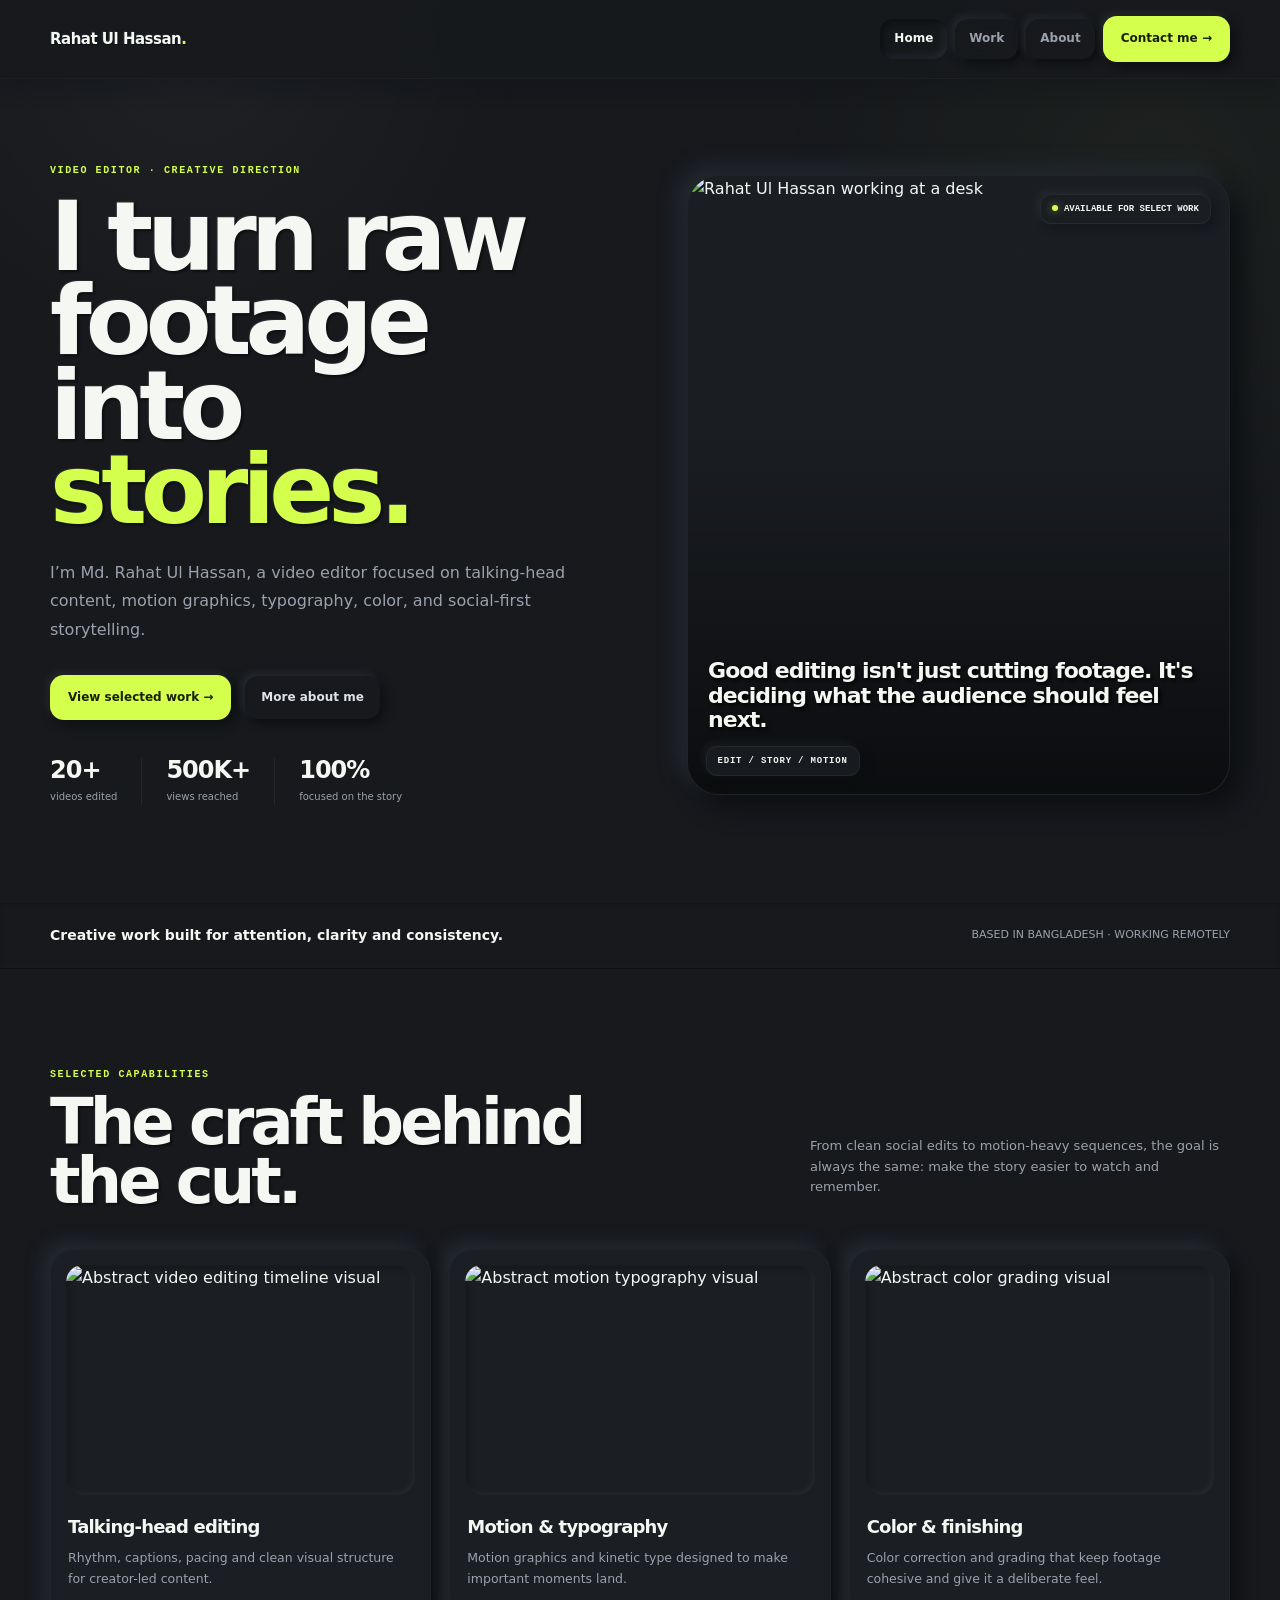
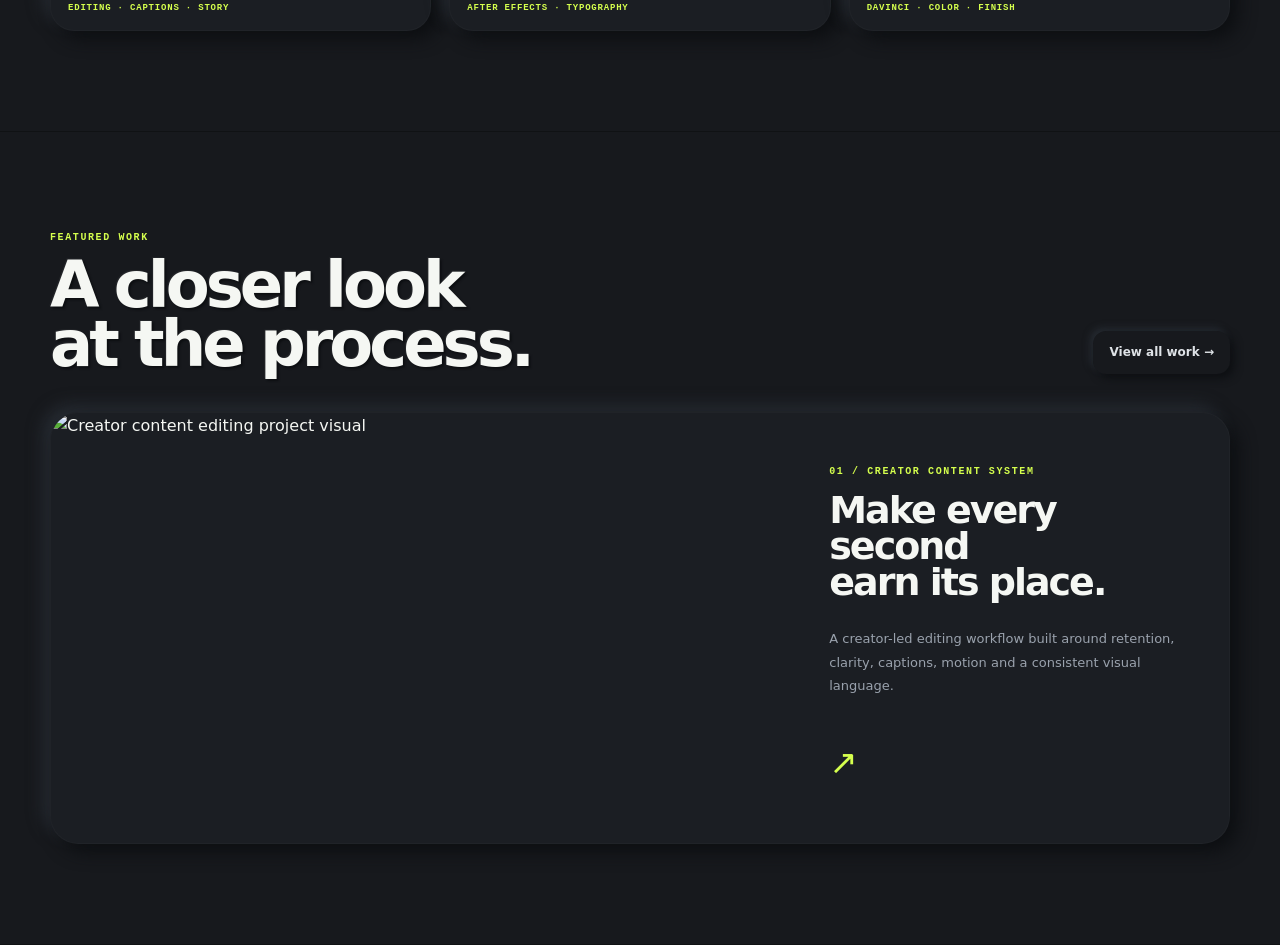
==== index.html @ 85ffc3c6 "Add files via upload" ====
<!doctype html><html lang="en"><head><meta charset="utf-8"><meta name="viewport" content="width=device-width,initial-scale=1"><title>Rahat Ul Hassan — Index</title><link rel="stylesheet" href="style.css"></head><body><header class="site-header"><nav class="nav wrap"><a class="brand" href="index.html">Rahat Ul Hassan</a><button class="menu" id="menu" type="button" aria-label="Open navigation" aria-expanded="false">☰</button><div class="nav-links" id="site-nav"><a class="nav-link active" href="index.html">Home</a><a class="nav-link" href="work.html">Work</a><a class="nav-link" href="about.html">About</a><a class="button" href="contact.html">Contact me →</a></div></nav></header>

<main>
<section class="hero wrap"><div class=""><div class="eyebrow">Video editor · Creative direction</div><h1>I turn raw footage into <span>stories.</span></h1><p class="lead">I’m Md. Rahat Ul Hassan, a video editor focused on talking-head content, motion graphics, typography, color, and social-first storytelling.</p><div class="actions"><a class="button" href="work.html">View selected work →</a><a class="text-link" href="about.html">More about me</a></div><div class="mini-stats"><div><b>20+</b><span>videos edited</span></div><div><b>500K+</b><span>views reached</span></div><div><b>100%</b><span>focused on the story</span></div></div></div><div class="portrait"><img alt="Rahat Ul Hassan working at a desk" src="assets/profile.jpg"/><span class="status"><i></i>AVAILABLE FOR SELECT WORK</span><span class="badge">EDIT / STORY / MOTION</span><span class="caption">Good editing isn't just cutting footage. It's deciding what the audience should feel next.</span></div></section>
<div class="strip"><div class="wrap strip-inner"><strong>Creative work built for attention, clarity and consistency.</strong><span>BASED IN BANGLADESH · WORKING REMOTELY</span></div></div>
<section class="section"><div class="wrap"><div class="section-head"><div><div class="eyebrow">Selected capabilities</div><h2>The craft behind<br/>the cut.</h2></div><p>From clean social edits to motion-heavy sequences, the goal is always the same: make the story easier to watch and remember.</p></div><div class="cards capability-cards"><a class="card" href="work.html"><img alt="Abstract video editing timeline visual" class="card-image" src="assets/creator-content.jpg"/><h3>Talking-head editing</h3><p>Rhythm, captions, pacing and clean visual structure for creator-led content.</p><small class="meta">EDITING · CAPTIONS · STORY</small></a><a class="card" href="work.html"><img alt="Abstract motion typography visual" class="card-image" src="assets/motion-type.jpg"/><h3>Motion &amp; typography</h3><p>Motion graphics and kinetic type designed to make important moments land.</p><small class="meta">AFTER EFFECTS · TYPOGRAPHY</small></a><a class="card" href="work.html"><img alt="Abstract color grading visual" class="card-image" src="assets/color-finish.jpg"/><h3>Color &amp; finishing</h3><p>Color correction and grading that keep footage cohesive and give it a deliberate feel.</p><small class="meta">DAVINCI · COLOR · FINISH</small></a></div></div></section>
<section class="section featured"><div class="wrap"><div class="section-head"><div><div class="eyebrow">Featured work</div><h2>A closer look<br/>at the process.</h2></div><a class="text-link" href="work.html">View all work →</a></div><a class="feature-case" href="project.html"><img alt="Creator content editing project visual" decoding="async" loading="lazy" src="assets/creator-content.jpg"/><div class="feature-copy"><span class="eyebrow">01 / Creator Content System</span><h3>Make every second<br/>earn its place.</h3><p>A creator-led editing workflow built around retention, clarity, captions, motion and a consistent visual language.</p><span class="arrow">↗</span></div></a></div></section>
</main><script>const menu=document.getElementById('menu'),nav=document.getElementById('site-nav');if(menu)menu.addEventListener('click',()=>{const o=nav.classList.toggle('open');menu.setAttribute('aria-expanded',o)});</script></body></html>
---- style.css ----
:root{
  --bg:#17191d;
  --surface:#1b1e23;
  --surface-hi:#20242a;
  --text:#f5f7f3;
  --muted:#9aa2ad;
  --accent:#d5ff4d;
  --accent-dark:#182000;
  --shadow-dark:#0d0f12;
  --shadow-light:#272c33;
  --max:1180px;
  --radius:26px;
}
*{box-sizing:border-box}
html{scroll-behavior:smooth}
body{margin:0;background:var(--bg);color:var(--text);font-family:Inter,ui-sans-serif,system-ui,-apple-system,BlinkMacSystemFont,"Segoe UI",sans-serif;line-height:1.6}
body:before{content:"";position:fixed;inset:0;pointer-events:none;background:radial-gradient(circle at 15% 5%,rgba(255,255,255,.035),transparent 25%),radial-gradient(circle at 90% 20%,rgba(213,255,77,.035),transparent 28%);z-index:-1}
a{color:inherit;text-decoration:none}
img{max-width:100%;display:block}
button{font:inherit}
.wrap{width:min(var(--max),calc(100% - 40px));margin:auto}

/* Neumorphic foundation */
.site-header{position:sticky;top:0;z-index:50;background:rgba(23,25,29,.92);backdrop-filter:blur(16px);border-bottom:1px solid rgba(255,255,255,.025);box-shadow:0 8px 20px rgba(13,15,18,.28)}
.nav{height:78px;display:flex;align-items:center;justify-content:space-between}
.brand{font-size:15px;font-weight:850;letter-spacing:-.5px;text-shadow:1px 1px 1px var(--shadow-dark),-1px -1px 1px var(--shadow-light)}
.brand:after{content:".";color:var(--accent)}
.nav-links{display:flex;align-items:center;gap:8px;color:var(--muted);font-size:12px;font-weight:750}
.nav-link{padding:10px 14px;border-radius:13px;transition:.2s;box-shadow:4px 4px 8px var(--shadow-dark),-3px -3px 7px var(--shadow-light)}
.nav-link:hover,.nav-link.active{color:var(--text);box-shadow:inset 3px 3px 7px var(--shadow-dark),inset -3px -3px 7px var(--shadow-light)}
.button{display:inline-flex;align-items:center;justify-content:center;gap:8px;background:var(--accent);color:var(--accent-dark);padding:13px 18px;border-radius:14px;font-size:12px;font-weight:850;box-shadow:5px 5px 11px var(--shadow-dark),-3px -3px 8px rgba(255,255,255,.08);transition:.2s}
.button:hover{transform:translateY(-2px);box-shadow:7px 7px 14px var(--shadow-dark),-4px -4px 9px rgba(255,255,255,.09)}
.button:active{transform:translateY(0);box-shadow:inset 4px 4px 8px rgba(75,90,0,.3),inset -3px -3px 7px rgba(255,255,255,.16)}
.menu{display:none;border:0;background:var(--surface);color:var(--text);font-size:21px;line-height:1;width:44px;height:44px;border-radius:14px;box-shadow:5px 5px 10px var(--shadow-dark),-4px -4px 9px var(--shadow-light)}
.eyebrow{color:var(--accent);font:750 10px/1.2 ui-monospace,SFMono-Regular,Menlo,monospace;letter-spacing:1.6px;text-transform:uppercase}

/* Hero */
.hero{min-height:calc(100vh - 78px);display:grid;grid-template-columns:1.02fr .98fr;align-items:center;gap:72px;padding:70px 0 80px}
.hero h1,.page-title{font-size:clamp(54px,7.6vw,96px);line-height:.88;letter-spacing:-6px;margin:18px 0 26px;max-width:760px;text-shadow:2px 2px 2px var(--shadow-dark),-1px -1px 1px rgba(255,255,255,.07)}
.hero h1 span,.page-title span{color:var(--accent)}
.lead{font-size:16px;color:var(--muted);max-width:610px;line-height:1.8}
.actions{display:flex;gap:14px;align-items:center;flex-wrap:wrap;margin-top:30px}
.text-link{font-size:12px;font-weight:800;padding:12px 16px;color:#dfe3e7;border-radius:13px;box-shadow:4px 4px 9px var(--shadow-dark),-3px -3px 7px var(--shadow-light)}
.text-link:hover{box-shadow:inset 3px 3px 7px var(--shadow-dark),inset -3px -3px 7px var(--shadow-light)}
.portrait{position:relative;height:620px;border-radius:32px;overflow:hidden;background:var(--surface);border:1px solid rgba(255,255,255,.025);box-shadow:12px 12px 24px var(--shadow-dark),-8px -8px 20px var(--shadow-light)}
.portrait img{width:100%;height:100%;object-fit:cover;object-position:center 42%;filter:saturate(.88) contrast(1.04)}
.portrait:after{content:"";position:absolute;inset:0;background:linear-gradient(180deg,rgba(0,0,0,.02) 40%,rgba(0,0,0,.58));pointer-events:none}
.portrait .badge,.portrait .status{position:absolute;z-index:2;background:rgba(27,30,35,.84);border:1px solid rgba(255,255,255,.05);backdrop-filter:blur(10px);box-shadow:5px 5px 10px rgba(13,15,18,.42),-3px -3px 8px rgba(255,255,255,.06)}
.badge{left:18px;bottom:18px;padding:9px 11px;border-radius:11px;font:750 9px ui-monospace,monospace;letter-spacing:.8px}
.status{right:18px;top:18px;padding:9px 11px;border-radius:11px;font:750 9px ui-monospace,monospace}
.status i{display:inline-block;width:6px;height:6px;background:var(--accent);border-radius:50%;margin-right:6px;box-shadow:0 0 8px rgba(213,255,77,.5)}
.portrait .caption{position:absolute;left:20px;right:20px;bottom:62px;z-index:2;font-size:22px;font-weight:750;letter-spacing:-1px;line-height:1.1;text-shadow:2px 2px 4px #000}

/* Strips and sections */
.strip{padding:22px 0;border-top:1px solid rgba(255,255,255,.025);border-bottom:1px solid rgba(0,0,0,.35);box-shadow:inset 0 2px 5px rgba(13,15,18,.22),inset 0 -2px 5px rgba(255,255,255,.02)}
.strip-inner{display:flex;justify-content:space-between;align-items:center;gap:25px;color:var(--muted);font-size:11px}.strip strong{color:var(--text);font-size:14px}
.section{padding:100px 0;border-bottom:1px solid rgba(0,0,0,.28)}
.section-head{display:flex;justify-content:space-between;align-items:end;gap:30px;margin-bottom:38px}
.section h2{font-size:clamp(36px,5vw,64px);line-height:.92;letter-spacing:-4px;margin:12px 0 0;text-shadow:2px 2px 2px var(--shadow-dark),-1px -1px 1px rgba(255,255,255,.06)}
.section-head p{max-width:420px;color:var(--muted);font-size:13px}

/* Cards */
.cards,.project-grid{display:grid;grid-template-columns:repeat(3,1fr);gap:18px}
.card,.project-card,.panel,.stat,.feature-case,.contact{background:var(--surface);border:1px solid rgba(255,255,255,.025);box-shadow:8px 8px 17px var(--shadow-dark),-7px -7px 16px var(--shadow-light)}
.card{display:block;padding:15px;border-radius:24px;transition:.25s}
.card:hover,.project-card:hover,.feature-case:hover{transform:translateY(-5px);box-shadow:12px 12px 22px var(--shadow-dark),-8px -8px 19px var(--shadow-light)}
.card-image{width:100%;height:230px;object-fit:cover;border-radius:17px;box-shadow:inset 3px 3px 7px rgba(0,0,0,.25),inset -2px -2px 6px rgba(255,255,255,.06)}
.card h3{margin:18px 2px 6px;font-size:18px;letter-spacing:-.8px}.card p{margin:0 2px;color:var(--muted);font-size:12.5px;line-height:1.65}.meta{display:block;color:var(--accent);font:750 9px ui-monospace,monospace;letter-spacing:.8px;margin:14px 2px 2px}
.featured{background:transparent}.feature-case{display:grid;grid-template-columns:1.25fr .75fr;border-radius:28px;overflow:hidden;transition:.25s}.feature-case img{width:100%;height:430px;object-fit:cover}.feature-copy{padding:42px;position:relative;display:flex;flex-direction:column;justify-content:center}.feature-copy h3{font-size:38px;line-height:.95;letter-spacing:-2px;margin:14px 0}.feature-copy p{color:var(--muted);font-size:13px;line-height:1.8}.arrow{font-size:34px;color:var(--accent);margin-top:25px}
.project-card{border-radius:26px;overflow:hidden;transition:.25s}.project-card>img{width:100%;height:270px;object-fit:cover}.project-body{padding:23px}.project-body h3{font-size:23px;letter-spacing:-1px;margin:12px 0 7px}.project-body p{color:var(--muted);font-size:13px;line-height:1.75}

/* Stats / panels */
.mini-stats{display:flex;gap:0;margin-top:38px}.mini-stats div{padding:0 24px;border-left:1px solid rgba(255,255,255,.06)}.mini-stats div:first-child{padding-left:0;border-left:0}.mini-stats b{display:block;font-size:24px;line-height:1;letter-spacing:-1px}.mini-stats span{display:block;color:var(--muted);font-size:10px;margin-top:7px}
.stat-grid{display:grid;grid-template-columns:repeat(3,1fr);gap:18px}.stat{padding:29px;border-radius:23px}.stat b{display:block;font-size:40px;line-height:1;letter-spacing:-2px}.stat span{display:block;color:var(--muted);font-size:11px;margin-top:8px}
.panel{padding:31px;border-radius:24px}.panel h3{font-size:21px;margin:0 0 10px;letter-spacing:-1px}.panel p{color:var(--muted);font-size:13px;line-height:1.8}
.two-col{display:grid;grid-template-columns:1fr 1fr;gap:18px}
.list{margin:15px 0 0;padding:0;list-style:none}.list li{display:flex;justify-content:space-between;gap:20px;padding:14px 0;border-bottom:1px solid rgba(255,255,255,.06);font-size:12px}.list li:last-child{border-bottom:0}.list span{color:var(--muted);text-align:right}

/* Inner pages */
.page-hero{padding:88px 0 55px;border-bottom:1px solid rgba(0,0,0,.3)}.page-hero p{color:var(--muted);max-width:690px;font-size:15px;line-height:1.8}
.about-grid{display:grid;grid-template-columns:.9fr 1.1fr;gap:20px}.about-photo{border-radius:26px;overflow:hidden;border:1px solid rgba(255,255,255,.025);min-height:500px;box-shadow:10px 10px 20px var(--shadow-dark),-7px -7px 16px var(--shadow-light)}.about-photo img{width:100%;height:100%;object-fit:cover;object-position:center 42%}
.case-visual{height:500px;border-radius:28px;overflow:hidden;background:var(--surface);border:1px solid rgba(255,255,255,.025);box-shadow:inset 4px 4px 9px var(--shadow-dark),inset -4px -4px 9px var(--shadow-light)}.case-visual img{width:100%;height:100%;object-fit:cover}
.back-link{display:inline-flex;align-items:center;gap:8px;margin-bottom:22px;color:var(--muted);font-size:12px;font-weight:800;padding:9px 12px;border-radius:11px;box-shadow:4px 4px 8px var(--shadow-dark),-3px -3px 7px var(--shadow-light)}
.back-link:hover{color:var(--text);box-shadow:inset 3px 3px 7px var(--shadow-dark),inset -3px -3px 7px var(--shadow-light)}
.next-project{display:flex;justify-content:space-between;align-items:center;padding:28px 20px;border-radius:18px;font-size:20px;font-weight:800;background:var(--surface);box-shadow:inset 4px 4px 8px var(--shadow-dark),inset -4px -4px 8px var(--shadow-light)}.next-project b{font-size:30px;color:var(--accent)}
.contact{max-width:1000px;margin:55px auto 100px;padding:0;display:grid;grid-template-columns:.85fr 1.15fr;overflow:hidden;border-radius:30px}.contact-photo{min-height:430px}.contact-photo img{width:100%;height:100%;object-fit:cover;object-position:center 40%}.contact-copy{padding:48px}.contact-copy h2{font-size:clamp(38px,6vw,70px);line-height:.92;letter-spacing:-4px;margin:14px 0}.contact-copy p{color:var(--muted);max-width:580px;font-size:13px}.contact-links{display:flex;flex-wrap:wrap;gap:13px;margin-top:25px}.contact-link{padding:13px 16px;border-radius:13px;font-size:12px;font-weight:800;box-shadow:4px 4px 9px var(--shadow-dark),-3px -3px 7px var(--shadow-light)}.contact-link:hover{box-shadow:inset 3px 3px 7px var(--shadow-dark),inset -3px -3px 7px var(--shadow-light)}

footer{padding:30px 0 45px;color:#737c87;font-size:10px;display:flex;justify-content:space-between}
.reveal{opacity:1;transform:none;transition:opacity .65s ease,transform .65s ease}.js .reveal{opacity:0;transform:translateY(18px)}.js .reveal.show{opacity:1;transform:none}
.menu:focus-visible,.nav-link:focus-visible,.button:focus-visible,.text-link:focus-visible,.card:focus-visible,.project-card:focus-visible,.feature-case:focus-visible,.next-project:focus-visible,.back-link:focus-visible{outline:2px solid var(--accent);outline-offset:3px}

@media(max-width:800px){
 .wrap{width:min(100% - 30px,var(--max))}.nav{height:68px}.menu{display:block}.nav-links{display:none;position:absolute;left:15px;right:15px;top:68px;padding:10px;flex-direction:column;align-items:stretch;background:var(--surface);border:1px solid rgba(255,255,255,.025);border-radius:18px;box-shadow:10px 10px 20px var(--shadow-dark),-7px -7px 16px var(--shadow-light)}.nav-links.open{display:flex}.nav-link,.nav-links .button{text-align:center;width:100%}
 .hero{grid-template-columns:1fr;padding:48px 0 58px;gap:32px;min-height:auto}.hero h1,.page-title{font-size:clamp(50px,15vw,78px);letter-spacing:-4px}.lead{font-size:15px}.portrait{height:500px;border-radius:26px}.portrait .caption{font-size:19px}.strip-inner{flex-direction:column;align-items:flex-start}.section{padding:74px 0}.section-head{flex-direction:column;align-items:flex-start}.cards,.project-grid,.two-col,.stat-grid,.about-grid,.contact{grid-template-columns:1fr}.visual{height:215px}.social-grid{grid-template-columns:1fr}.social-card{min-height:140px}.page-hero{padding:58px 0 42px}.feature-case{grid-template-columns:1fr}.feature-case img{height:270px}.feature-copy{padding:28px}.feature-copy h3{font-size:32px}.project-card>img{height:230px}.case-visual{height:300px}.contact{margin:45px auto 70px}.contact-photo{min-height:330px}.contact-copy{padding:30px 22px}.mini-stats{margin-top:30px}.mini-stats div{padding:0 13px}.mini-stats b{font-size:20px}.footer,footer{flex-direction:column;gap:8px}
}
@media(prefers-reduced-motion:reduce){html{scroll-behavior:auto}.reveal{opacity:1;transform:none;transition:none}}
.social-grid{display:grid;grid-template-columns:repeat(3,1fr);gap:18px;margin:10px 0 18px}.social-card{position:relative;display:flex;align-items:center;gap:18px;min-height:170px;padding:26px;border-radius:28px;background:var(--surface);border:1px solid rgba(255,255,255,.025);box-shadow:10px 10px 20px var(--shadow-dark),-7px -7px 16px var(--shadow-light);transition:transform .2s ease,box-shadow .2s ease;color:var(--text)}.social-card:hover{transform:translateY(-3px);box-shadow:13px 13px 24px var(--shadow-dark),-9px -9px 19px var(--shadow-light)}.social-avatar{width:64px;height:64px;flex:0 0 64px;border-radius:50%;overflow:hidden;display:grid;place-items:center;background:var(--surface);box-shadow:inset 3px 3px 7px var(--shadow-dark),inset -3px -3px 7px var(--shadow-light);font-weight:900;font-size:24px}.social-avatar img{width:100%;height:100%;object-fit:cover;display:block}.avatar-fallback{display:none;place-items:center;width:100%;height:100%}.facebook-fallback{background:#1877f2;color:#fff}.facebook-avatar{background:#1877f2;color:#fff;box-shadow:none}.whatsapp-avatar{background:#25d366;color:#fff;box-shadow:none;font-size:15px}.social-info{min-width:0}.social-info h3{margin:5px 0;font-size:24px}.social-info p{margin:0;color:var(--muted);font-size:12px;line-height:1.5}.social-arrow{margin-left:auto;align-self:flex-start;font-size:22px}.social-note{max-width:850px;color:var(--muted);font-size:11px;line-height:1.6;margin:14px 0 80px}
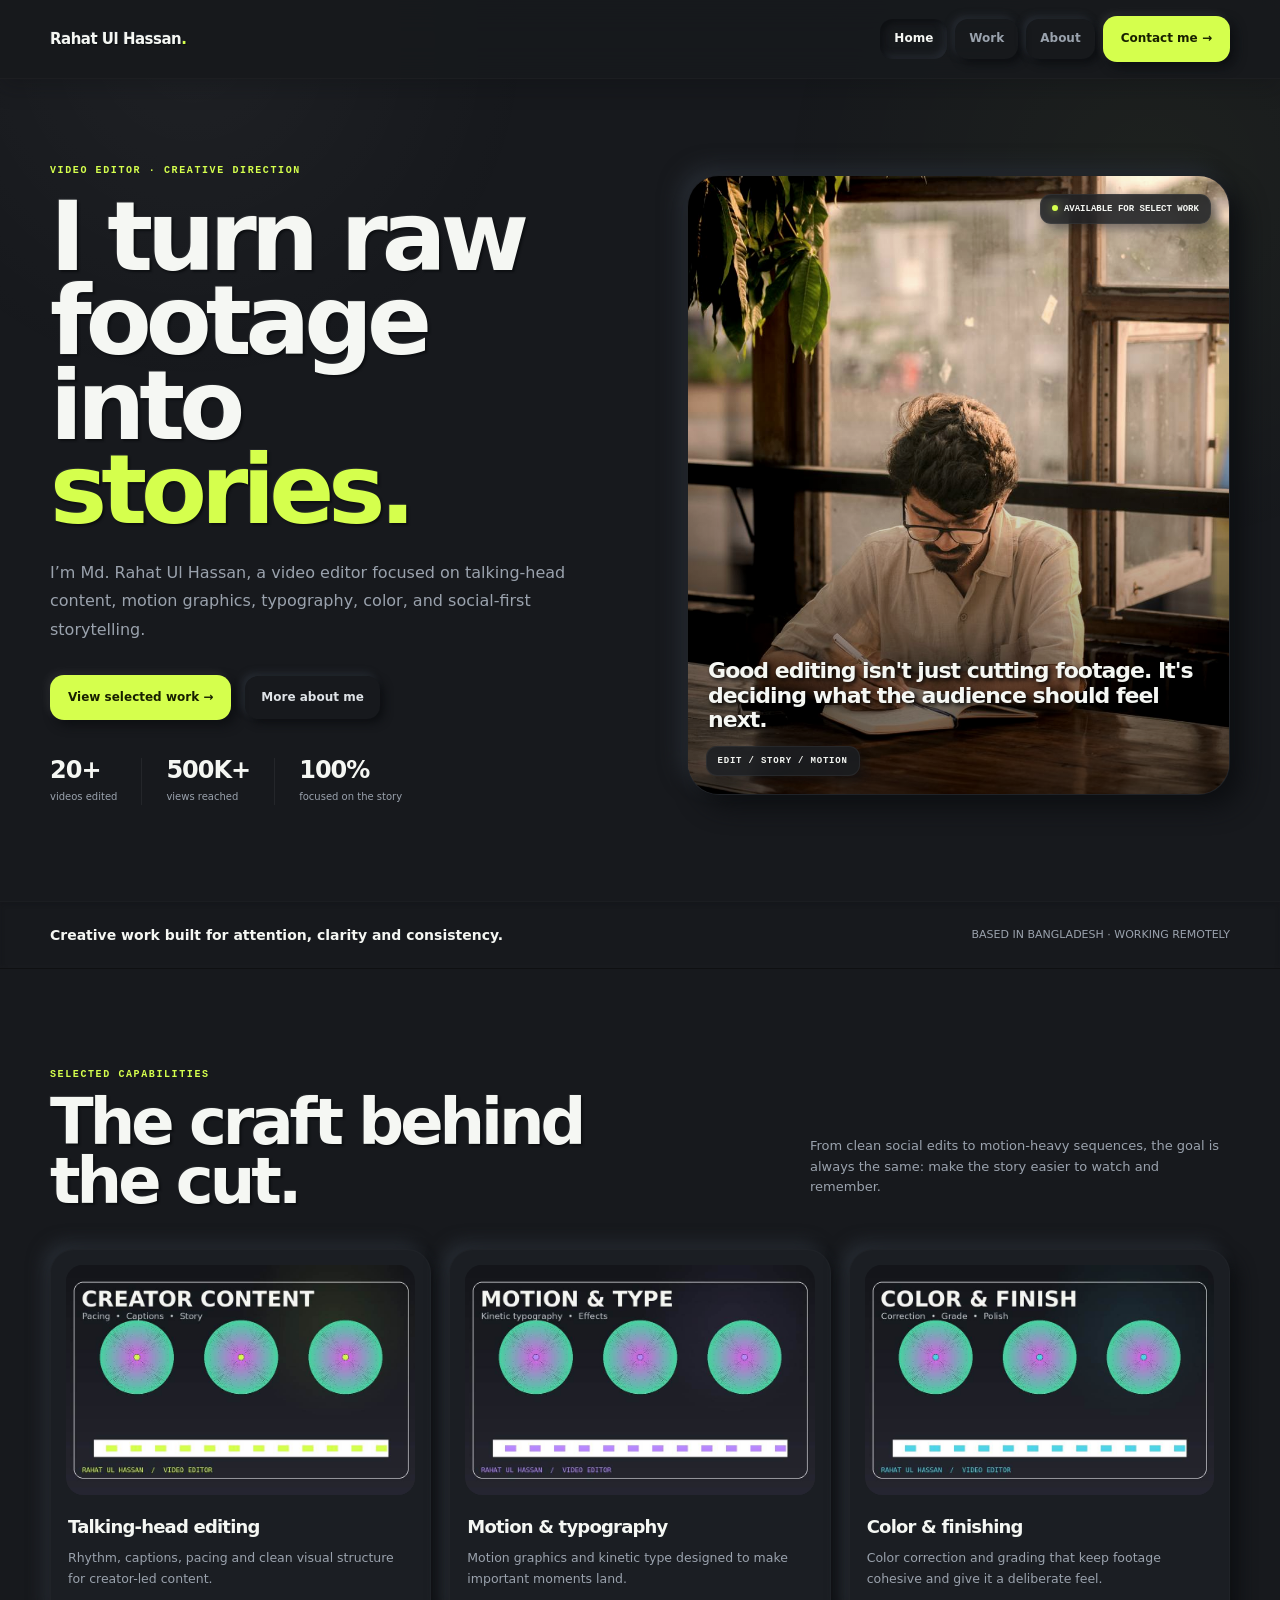
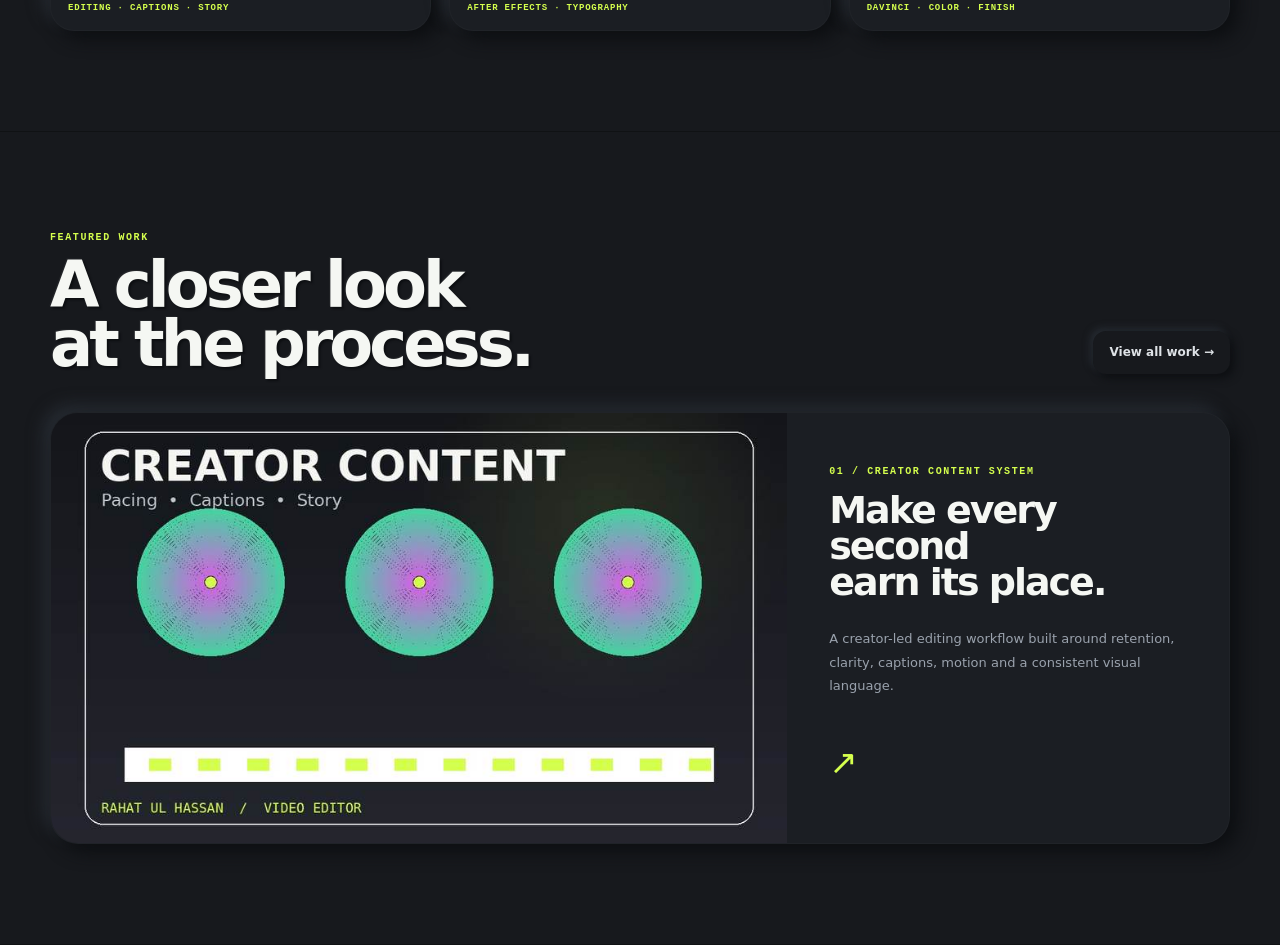
==== commit 578a10d0: "Update index.html" ====
--- a/index.html
+++ b/index.html
@@ -1,8 +1,113 @@
-<!doctype html><html lang="en"><head><meta charset="utf-8"><meta name="viewport" content="width=device-width,initial-scale=1"><title>Rahat Ul Hassan — Index</title><link rel="stylesheet" href="style.css"></head><body><header class="site-header"><nav class="nav wrap"><a class="brand" href="index.html">Rahat Ul Hassan</a><button class="menu" id="menu" type="button" aria-label="Open navigation" aria-expanded="false">☰</button><div class="nav-links" id="site-nav"><a class="nav-link active" href="index.html">Home</a><a class="nav-link" href="work.html">Work</a><a class="nav-link" href="about.html">About</a><a class="button" href="contact.html">Contact me →</a></div></nav></header>
+<!doctype html>
+<html lang="en">
+<head>
+  <meta charset="utf-8">
+  <meta name="viewport" content="width=device-width,initial-scale=1">
+  <title>Rahat Ul Hassan — Index</title>
+  <link rel="stylesheet" href="style.css">
+</head>
+<body>
+  <header class="site-header">
+    <nav class="nav wrap">
+      <a class="brand" href="index.html">Rahat Ul Hassan</a>
+      <button class="menu" id="menu" type="button" aria-label="Open navigation" aria-expanded="false">☰</button>
+      <div class="nav-links" id="site-nav">
+        <a class="nav-link active" href="index.html">Home</a>
+        <a class="nav-link" href="work.html">Work</a>
+        <a class="nav-link" href="about.html">About</a>
+        <a class="button" href="contact.html">Contact me →</a>
+      </div>
+    </nav>
+  </header>
 
-<main>
-<section class="hero wrap"><div class=""><div class="eyebrow">Video editor · Creative direction</div><h1>I turn raw footage into <span>stories.</span></h1><p class="lead">I’m Md. Rahat Ul Hassan, a video editor focused on talking-head content, motion graphics, typography, color, and social-first storytelling.</p><div class="actions"><a class="button" href="work.html">View selected work →</a><a class="text-link" href="about.html">More about me</a></div><div class="mini-stats"><div><b>20+</b><span>videos edited</span></div><div><b>500K+</b><span>views reached</span></div><div><b>100%</b><span>focused on the story</span></div></div></div><div class="portrait"><img alt="Rahat Ul Hassan working at a desk" src="assets/profile.jpg"/><span class="status"><i></i>AVAILABLE FOR SELECT WORK</span><span class="badge">EDIT / STORY / MOTION</span><span class="caption">Good editing isn't just cutting footage. It's deciding what the audience should feel next.</span></div></section>
-<div class="strip"><div class="wrap strip-inner"><strong>Creative work built for attention, clarity and consistency.</strong><span>BASED IN BANGLADESH · WORKING REMOTELY</span></div></div>
-<section class="section"><div class="wrap"><div class="section-head"><div><div class="eyebrow">Selected capabilities</div><h2>The craft behind<br/>the cut.</h2></div><p>From clean social edits to motion-heavy sequences, the goal is always the same: make the story easier to watch and remember.</p></div><div class="cards capability-cards"><a class="card" href="work.html"><img alt="Abstract video editing timeline visual" class="card-image" src="assets/creator-content.jpg"/><h3>Talking-head editing</h3><p>Rhythm, captions, pacing and clean visual structure for creator-led content.</p><small class="meta">EDITING · CAPTIONS · STORY</small></a><a class="card" href="work.html"><img alt="Abstract motion typography visual" class="card-image" src="assets/motion-type.jpg"/><h3>Motion &amp; typography</h3><p>Motion graphics and kinetic type designed to make important moments land.</p><small class="meta">AFTER EFFECTS · TYPOGRAPHY</small></a><a class="card" href="work.html"><img alt="Abstract color grading visual" class="card-image" src="assets/color-finish.jpg"/><h3>Color &amp; finishing</h3><p>Color correction and grading that keep footage cohesive and give it a deliberate feel.</p><small class="meta">DAVINCI · COLOR · FINISH</small></a></div></div></section>
-<section class="section featured"><div class="wrap"><div class="section-head"><div><div class="eyebrow">Featured work</div><h2>A closer look<br/>at the process.</h2></div><a class="text-link" href="work.html">View all work →</a></div><a class="feature-case" href="project.html"><img alt="Creator content editing project visual" decoding="async" loading="lazy" src="assets/creator-content.jpg"/><div class="feature-copy"><span class="eyebrow">01 / Creator Content System</span><h3>Make every second<br/>earn its place.</h3><p>A creator-led editing workflow built around retention, clarity, captions, motion and a consistent visual language.</p><span class="arrow">↗</span></div></a></div></section>
-</main><script>const menu=document.getElementById('menu'),nav=document.getElementById('site-nav');if(menu)menu.addEventListener('click',()=>{const o=nav.classList.toggle('open');menu.setAttribute('aria-expanded',o)});</script></body></html>+  <main>
+    <section class="hero wrap">
+      <div class="">
+        <div class="eyebrow">Video editor · Creative direction</div>
+        <h1>I turn raw footage into <span>stories.</span></h1>
+        <p class="lead">I’m Md. Rahat Ul Hassan, a video editor focused on talking-head content, motion graphics, typography, color, and social-first storytelling.</p>
+        <div class="actions">
+          <a class="button" href="work.html">View selected work →</a>
+          <a class="text-link" href="about.html">More about me</a>
+        </div>
+        <div class="mini-stats">
+          <div><b>20+</b><span>videos edited</span></div>
+          <div><b>500K+</b><span>views reached</span></div>
+          <div><b>100%</b><span>focused on the story</span></div>
+        </div>
+      </div>
+      <div class="portrait">
+        <img alt="Rahat Ul Hassan working at a desk" src="profile.jpg"/>
+        <span class="status"><i></i>AVAILABLE FOR SELECT WORK</span>
+        <span class="badge">EDIT / STORY / MOTION</span>
+        <span class="caption">Good editing isn't just cutting footage. It's deciding what the audience should feel next.</span>
+      </div>
+    </section>
+
+    <div class="strip">
+      <div class="wrap strip-inner">
+        <strong>Creative work built for attention, clarity and consistency.</strong>
+        <span>BASED IN BANGLADESH · WORKING REMOTELY</span>
+      </div>
+    </div>
+
+    <section class="section">
+      <div class="wrap">
+        <div class="section-head">
+          <div>
+            <div class="eyebrow">Selected capabilities</div>
+            <h2>The craft behind<br/>the cut.</h2>
+          </div>
+          <p>From clean social edits to motion-heavy sequences, the goal is always the same: make the story easier to watch and remember.</p>
+        </div>
+        <div class="cards capability-cards">
+          <a class="card" href="work.html">
+            <img alt="Abstract video editing timeline visual" class="card-image" src="creator-content.jpg"/>
+            <h3>Talking-head editing</h3>
+            <p>Rhythm, captions, pacing and clean visual structure for creator-led content.</p>
+            <small class="meta">EDITING · CAPTIONS · STORY</small>
+          </a>
+          <a class="card" href="work.html">
+            <img alt="Abstract motion typography visual" class="card-image" src="motion-type.jpg"/>
+            <h3>Motion &amp; typography</h3>
+            <p>Motion graphics and kinetic type designed to make important moments land.</p>
+            <small class="meta">AFTER EFFECTS · TYPOGRAPHY</small>
+          </a>
+          <a class="card" href="work.html">
+            <img alt="Abstract color grading visual" class="card-image" src="color-finish.jpg"/>
+            <h3>Color &amp; finishing</h3>
+            <p>Color correction and grading that keep footage cohesive and give it a deliberate feel.</p>
+            <small class="meta">DAVINCI · COLOR · FINISH</small>
+          </a>
+        </div>
+      </div>
+    </section>
+
+    <section class="section featured">
+      <div class="wrap">
+        <div class="section-head">
+          <div>
+            <div class="eyebrow">Featured work</div>
+            <h2>A closer look<br/>at the process.</h2>
+          </div>
+          <a class="text-link" href="work.html">View all work →</a>
+        </div>
+        <a class="feature-case" href="project.html">
+          <img alt="Creator content editing project visual" decoding="async" loading="lazy" src="creator-content.jpg"/>
+          <div class="feature-copy">
+            <span class="eyebrow">01 / Creator Content System</span>
+            <h3>Make every second<br/>earn its place.</h3>
+            <p>A creator-led editing workflow built around retention, clarity, captions, motion and a consistent visual language.</p>
+            <span class="arrow">↗</span>
+          </div>
+        </a>
+      </div>
+    </section>
+  </main>
+
+  <script>
+    const menu=document.getElementById('menu'),nav=document.getElementById('site-nav');
+    if(menu)menu.addEventListener('click',()=>{const o=nav.classList.toggle('open');menu.setAttribute('aria-expanded',o)});
+  </script>
+</body>
+</html>
